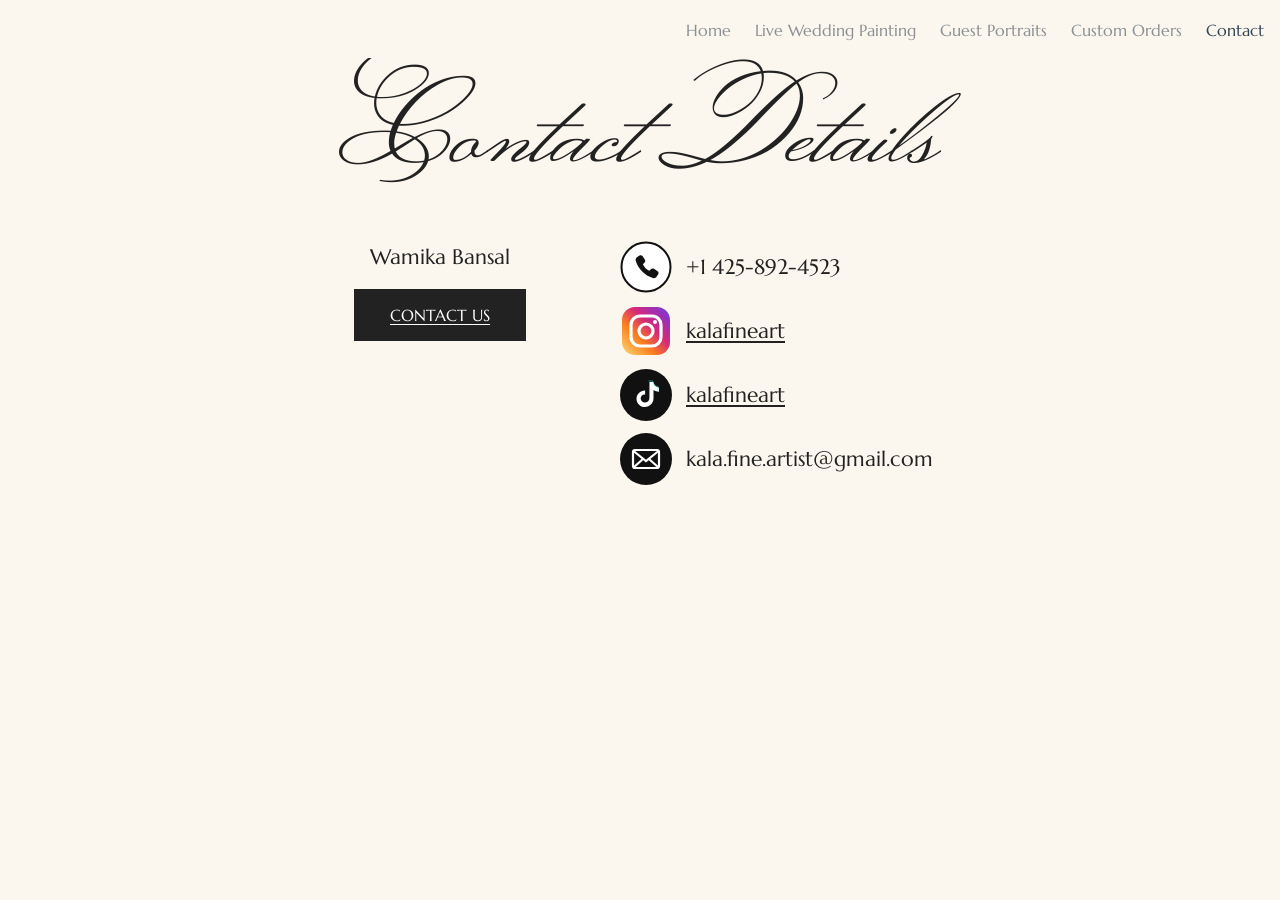
==== contact.html @ 1ca57514 "Kala Fine Art website Co-Authored-By: Claude Opus 5.5 <noreply@anthropic.com> Claude-Session: https:" ====
<!doctype html>
<html lang="en">
<head>
<meta charset="utf-8">
<meta name="viewport" content="width=device-width, initial-scale=1">
<title>Contact Wamika Bansal | Kala Fine Art Live Wedding Painting</title>
<meta name="description" content="Contact Wamika Bansal of Kala Fine Art to book live wedding painting, live guest portraits or a custom painting.">
<link rel="canonical" href="https://kalafineart.com/contact.html">
<meta name="robots" content="index, follow">
<meta property="og:type" content="website">
<meta property="og:site_name" content="Kala Fine Art">
<meta property="og:title" content="Contact Wamika Bansal | Kala Fine Art Live Wedding Painting">
<meta property="og:description" content="Contact Wamika Bansal of Kala Fine Art to book live wedding painting, live guest portraits or a custom painting.">
<meta property="og:url" content="https://kalafineart.com/contact.html">
<meta property="og:image" content="https://kalafineart.com/assets/images/og-image.jpg">
<meta name="twitter:card" content="summary_large_image">
<meta name="twitter:title" content="Contact Wamika Bansal | Kala Fine Art Live Wedding Painting">
<meta name="twitter:description" content="Contact Wamika Bansal of Kala Fine Art to book live wedding painting, live guest portraits or a custom painting.">
<meta name="twitter:image" content="https://kalafineart.com/assets/images/og-image.jpg">
<meta name="theme-color" content="#fbf7ee">
<link rel="icon" type="image/png" href="assets/images/kala-fine-art-logo.png">
<link rel="preconnect" href="https://fonts.googleapis.com">
<link rel="preconnect" href="https://fonts.gstatic.com" crossorigin>
<link rel="stylesheet" href="https://fonts.googleapis.com/css2?family=League+Spartan:wght@700&family=Marcellus&family=Monsieur+La+Doulaise&family=Pinyon+Script&display=swap">
<link rel="stylesheet" href="css/style.css">
<script type="application/ld+json">{"@context": "https://schema.org", "@type": "BreadcrumbList", "itemListElement": [{"@type": "ListItem", "position": 1, "name": "Home", "item": "https://kalafineart.com/"}, {"@type": "ListItem", "position": 2, "name": "Contact", "item": "https://kalafineart.com/contact.html"}]}</script>
<script type="application/ld+json">{"@context": "https://schema.org", "@type": "ContactPage", "name": "Contact Kala Fine Art", "url": "https://kalafineart.com/contact.html", "about": {"@id": "https://kalafineart.com/#business"}}</script>
</head>
<body>
<nav class="site-nav" aria-label="Main"><ul><li><a href="index.html">Home</a></li><li><a href="live-wedding-painting.html">Live Wedding Painting</a></li><li><a href="guest-portraits.html">Guest Portraits</a></li><li><a href="custom-orders.html">Custom Orders</a></li><li><a href="contact.html" aria-current="page">Contact</a></li></ul></nav>
<main>

<section class="contact contact-page" id="contact" aria-labelledby="contact-title">
  <h1 id="contact-title" class="script title-lg">Contact Details</h1>
  <div class="contact-grid">
    <div class="contact-left">
      <p class="contact-name">Wamika Bansal</p>
      <a class="btn" href="https://docs.google.com/forms/d/e/1FAIpQLSfYFw3JZnRzN8nLyTJm6h2s0l_YPWYItd2CS3rHMZSqQvEaoA/viewform" target="_blank" rel="noopener">Contact us</a>
    </div>
    <ul class="contact-list">
      <li><svg class="icon" viewBox="0 0 52 52" aria-hidden="true"><circle cx="26" cy="26" r="24.5" fill="#fff" stroke="#111" stroke-width="2"/><path d="M19.5 14.5c1-.6 2.3-.4 3 .6l2.4 3.6c.6.9.5 2.1-.3 2.9l-1.7 1.6c1.3 2.9 3.6 5.3 6.5 6.6l1.7-1.7c.8-.8 2-.9 2.9-.3l3.6 2.4c1 .7 1.3 2 .6 3l-1.5 2.4c-.8 1.3-2.4 1.9-3.9 1.4-8.1-2.6-14.4-8.9-17-17-.5-1.5.1-3.1 1.4-3.9z" fill="#111"/></svg><a href="tel:+14258924523" style="text-decoration:none">+1 425-892-4523</a></li>
      <li><svg class="icon" viewBox="0 0 52 52" aria-hidden="true"><defs><linearGradient id="ig" x1="0" y1="1" x2="1" y2="0"><stop offset="0" stop-color="#feda75"/><stop offset=".35" stop-color="#fa7e1e"/><stop offset=".6" stop-color="#d62976"/><stop offset=".85" stop-color="#962fbf"/><stop offset="1" stop-color="#4f5bd5"/></linearGradient></defs><rect x="2" y="2" width="48" height="48" rx="13" fill="url(#ig)"/><rect x="11" y="11" width="30" height="30" rx="9" fill="none" stroke="#fff" stroke-width="3.2"/><circle cx="26" cy="26" r="7" fill="none" stroke="#fff" stroke-width="3.2"/><circle cx="35" cy="17" r="2" fill="#fff"/></svg><a href="https://www.instagram.com/kalafineart" target="_blank" rel="noopener">kalafineart</a></li>
      <li><svg class="icon" viewBox="0 0 52 52" aria-hidden="true"><circle cx="26" cy="26" r="26" fill="#111"/><path d="M29.5 13h4c.3 3 2.3 5.3 5.5 5.6v4.1c-2 0-3.9-.6-5.5-1.7v8.6c0 4.8-3.9 8.4-8.6 8.4s-8.4-3.7-8.4-8.3 3.8-8.4 8.6-8.3v4.2c-2.4-.4-4.5 1.5-4.4 4 0 2.2 1.8 4 4.1 4 2.4 0 4.6-1.7 4.6-4.4z" fill="#fff"/><path d="M28.5 12h4c.3 3 2.3 5.3 5.5 5.6v4.1" fill="none" stroke="#25f4ee" stroke-width=".8" opacity=".7"/></svg><a href="https://www.tiktok.com/t/ZP8mBsE6P/" target="_blank" rel="noopener">kalafineart</a></li>
      <li><svg class="icon" viewBox="0 0 52 52" aria-hidden="true"><circle cx="26" cy="26" r="26" fill="#111"/><rect x="13" y="17" width="26" height="18" rx="2" fill="none" stroke="#fff" stroke-width="2.2"/><path d="M13.5 18 26 28l12.5-10M13.5 34.5l9.5-8.5M38.5 34.5 29 26" fill="none" stroke="#fff" stroke-width="2.2"/></svg><a href="mailto:kala.fine.artist@gmail.com" style="text-decoration:none">kala.fine.artist@gmail.com</a></li>
    </ul>
  </div>
</section>


</main>
<script>
/* Always open a page at the top (unless linking to a section) */
(function () {
  try {
    var nav = performance.getEntriesByType("navigation")[0];
    if (location.hash || (nav && nav.type === "back_forward")) return;
    if ("scrollRestoration" in history) history.scrollRestoration = "manual";
    var moved = false;
    ["wheel", "touchstart", "keydown", "mousedown"].forEach(function (e) {
      addEventListener(e, function () { moved = true; }, { once: true, passive: true });
    });
    function toTop() {
      if (moved) return;
      window.scrollTo(0, 0);
      var first = document.querySelector(".site-nav");
      if (first && first.scrollIntoView) first.scrollIntoView({ block: "start" });
    }
    toTop();
    addEventListener("DOMContentLoaded", toTop);
    addEventListener("load", toTop);
    setTimeout(toTop, 150); setTimeout(toTop, 600);
  } catch (e) {}
})();
</script>
</body>
</html>
---- css/style.css ----
/* Kala Fine Art — rebuilt from the Canva site as plain HTML/CSS */
:root {
  --cream: #fbf7ee;
  --white: #ffffff;
  --ink: #222222;
  --nav-active: #304254;
  --nav-idle: #8b8f94;
  --rule: #9a9a9a;
  --script: "Monsieur La Doulaise", "Pinyon Script", cursive;
  --script-alt: "Pinyon Script", "Monsieur La Doulaise", cursive;
  --body: "Marcellus", Georgia, serif;
  --bold: "League Spartan", "Montserrat", Arial, sans-serif;
  --wrap: 1136px;
}

* { box-sizing: border-box; }
body {
  margin: 0;
  background: var(--cream);
  color: var(--ink);
  font-family: var(--body);
  font-size: 21px;
  line-height: 1.5;
  -webkit-font-smoothing: antialiased;
}
img, video { display: block; max-width: 100%; height: auto; }
a { color: inherit; }

.wrap { width: min(var(--wrap), calc(100% - 32px)); margin-inline: auto; }
.bg-white { background: var(--white); }
.bg-cream { background: var(--cream); }

/* ---------- Navigation ---------- */
.site-nav {
  position: sticky; top: 0; z-index: 50;
  background: var(--cream);
  display: flex; justify-content: flex-end;
  padding: 14px 16px 12px;
}
.site-nav ul { list-style: none; margin: 0; padding: 0; display: flex; flex-wrap: wrap; gap: 6px 24px; justify-content: flex-end; }
.site-nav a {
  font-family: var(--body); font-size: 16px; line-height: 22px;
  color: var(--nav-idle); text-decoration: none; transition: color .2s;
}
.site-nav a:hover, .site-nav a[aria-current="page"] { color: var(--nav-active); }

/* ---------- Script headings ---------- */
.script {
  font-family: var(--script); font-weight: 400;
  color: var(--ink); line-height: 1.1; margin: 0; text-align: center;
}
.title-xl { font-size: clamp(46px, 8.75vw, 112px); }
.title-lg { font-size: clamp(46px, 8.75vw, 112px); }
.title-md { font-size: clamp(40px, 5.5vw, 70px); }
.title-sm { font-size: clamp(36px, 4.1vw, 52px); }
.pkg-name { font-family: var(--script-alt); font-size: clamp(30px, 3.4vw, 44px); line-height: 1.2; margin: 0; font-weight: 400; }
.pkg-name.small { font-size: clamp(24px, 2.3vw, 30px); }

/* ---------- Home ---------- */
.home-hero { text-align: center; padding: 20px 0 60px; }
.home-hero .logo { width: min(400px, 70vw); margin: 0 auto -40px; }
.home-hero h1 { line-height: 1.45; }
.home-hero h1 span { display: block; }

.about { display: grid; grid-template-columns: 590px 1fr; gap: 58px; align-items: start; padding-bottom: 100px; }
.about .photo { width: 100%; aspect-ratio: 590/600; object-fit: cover; }
.about h2 { margin: 0 0 8px; }
.about p { margin: 0 0 6px; text-align: justify; font-size: 21.33px; line-height: 32px; }

.gallery-row { display: grid; gap: 37px; align-items: start; padding-bottom: 80px; }
.gallery-row.one { grid-template-columns: 490fr 634fr; }
.gallery-row.two { grid-template-columns: 647fr 392fr; gap: 42px; width: min(1081px, calc(100% - 32px)); }
.gallery-row figure { margin: 0; }
.gallery-row img { width: 100%; height: auto; }
.gallery-row.two img { aspect-ratio: auto; height: 501px; object-fit: cover; border-radius: 6px; }
.caption { font-size: 14.67px; line-height: 22px; margin-top: 10px; }
.caption.center { text-align: center; }

.faq { padding: 60px 0 100px; }
.faq h2 { margin-bottom: 40px; }
.faq-list { width: min(866px, calc(100% - 32px)); margin: 0 auto; }
.faq-item {
  display: grid; grid-template-columns: 270px 1fr; gap: 0;
  align-items: center; padding: 26px 0; border-bottom: 1px solid var(--rule);
}
.faq-item:last-child { border-bottom: 0; }
.faq-item h3 { margin: 0; font-family: var(--body); font-weight: 400; font-size: 21.33px; line-height: 1.35; max-width: 220px; }
.faq-item p { margin: 0; font-size: 14.67px; line-height: 22px; }

.contact { padding: 40px 0 160px; }
.contact h2 { margin-bottom: 40px; }
.contact-grid { display: grid; grid-template-columns: 300px 1fr; gap: 30px; width: min(700px, calc(100% - 32px)); margin: 0 auto; }
.contact-name { font-size: 21.33px; margin: 0 0 16px; text-align: center; }
.btn {
  display: inline-block; background: #222; color: #fff;
  font-family: var(--body); font-size: 16px; text-transform: uppercase;
  padding: 14px 36px; text-decoration: underline; text-underline-offset: 3px;
  transition: background .2s;
}
.btn:hover { background: #444; }
.contact-left { text-align: center; }
.contact-list { list-style: none; margin: 0; padding: 0; }
.contact-list li { display: flex; align-items: center; gap: 14px; margin-bottom: 12px; font-size: 21.33px; }
.contact-list .icon { width: 52px; height: 52px; flex: 0 0 52px; }
.contact-list a { text-decoration: underline; text-underline-offset: 3px; }

.full-bleed-photo { width: 100%; height: min(100vh, 900px); object-fit: cover; object-position: center 30%; }

/* ---------- Service pages ---------- */
.page-title { padding: 10px 0 20px; }
.intro-split { display: grid; grid-template-columns: 637fr 480fr; gap: 50px; align-items: center; padding-bottom: 60px; }
.intro-split > img { width: 100%; }
.bullets { margin: 0; padding-left: 26px; font-size: 24px; line-height: 35px; }
.bullets.justify li { text-align: justify; }

.how { padding: 0 0 30px; }
.how h2 { margin-bottom: 4px; }
.how .lead { font-size: 17px; line-height: 27px; text-align: justify; margin: 0 0 24px; }
.step h3 { font-family: var(--bold); font-weight: 700; font-size: 19px; margin: 0; line-height: 1.4; }
.step p { margin: 0 0 22px; font-size: 17px; line-height: 27px; text-align: justify; }

.packages { padding: 70px 0 90px; text-align: center; }
.package p { font-size: 14.67px; line-height: 22px; margin: 18px 0 0; }
.divider { width: 104px; height: 8px; margin: 36px auto; }

/* Guest portraits */
.tilted { position: relative; height: 480px; }
.tilted img { position: absolute; box-shadow: 0 4px 14px rgba(0,0,0,.12); }
.tilted .t1 { width: 50%; left: 2%; top: 70px; transform: rotate(-17.2deg); }
.tilted .t2 { width: 48%; left: 46%; top: 30px; transform: rotate(21.2deg); }
.guest-split { grid-template-columns: 1fr 1fr; gap: 40px; }
.tiers { padding: 50px 0 60px; text-align: center; }
.tier p { margin: 6px 0 0; font-size: 21.33px; line-height: 31px; }
.tier + .divider { margin: 14px auto; }
.styles { padding: 40px 0 120px; }
.styles h2 { margin-bottom: 30px; }
.style-grid { display: grid; grid-template-columns: repeat(3, 1fr); gap: 30px; margin-bottom: 120px; }
.style-grid img { width: 100%; }
.style-grid video { width: 100%; height: auto; aspect-ratio: 9/16; object-fit: cover; }

/* Custom orders */
.custom { padding: 0 0 80px; }
.custom-split img { width: 100%; }
.custom-split { display: grid; grid-template-columns: 348px 1fr; gap: 48px; align-items: center; width: min(1000px, calc(100% - 32px)); margin: 0 auto; }
.custom-list { list-style: none; margin: 0; padding: 0; }
.custom-list li { margin-bottom: 24px; }
.custom-list h2 { font-family: var(--bold); font-weight: 700; font-size: 26px; margin: 0 0 4px 28px; display: list-item; list-style: disc inside; }
.custom-list p { margin: 0; font-size: 24px; line-height: 35px; text-align: justify; }

.visually-hidden { position: absolute !important; width: 1px; height: 1px; overflow: hidden; clip: rect(0 0 0 0); white-space: nowrap; }

/* ---------- Responsive ---------- */
@media (max-width: 900px) {
  body { font-size: 18px; }
  .about, .intro-split, .guest-split, .custom-split, .contact-grid,
  .gallery-row.one, .gallery-row.two { grid-template-columns: 1fr; }
  .gallery-row.two img { height: auto; }
  .about p, .custom-list p { font-size: 18px; line-height: 28px; }
  .bullets { font-size: 19px; line-height: 29px; }
  .faq-item { grid-template-columns: 1fr; gap: 8px; }
  .faq-item h3 { max-width: none; }
  .tilted { height: 110vw; max-height: 480px; }
  .style-grid { grid-template-columns: 1fr; margin-bottom: 40px; }
  .contact-list li { font-size: 18px; }
  .custom-split img { max-width: 360px; margin: 0 auto; }
  .home-hero .logo { margin-bottom: -20px; }
}
@media (max-width: 560px) {
  .site-nav { justify-content: center; }
  .site-nav ul { justify-content: center; gap: 4px 16px; }
  .site-nav a { font-size: 14px; }
}
@media (prefers-reduced-motion: reduce) { html { scroll-behavior: auto; } }

/* ---------- Contact page ---------- */
.home-cta { text-align: center; padding: 0 16px 100px; }
.contact-page { padding: 10px 0 140px; }
.contact-page h1 { margin-bottom: 50px; }
:focus-visible { outline: 2px solid #304254; outline-offset: 2px; }
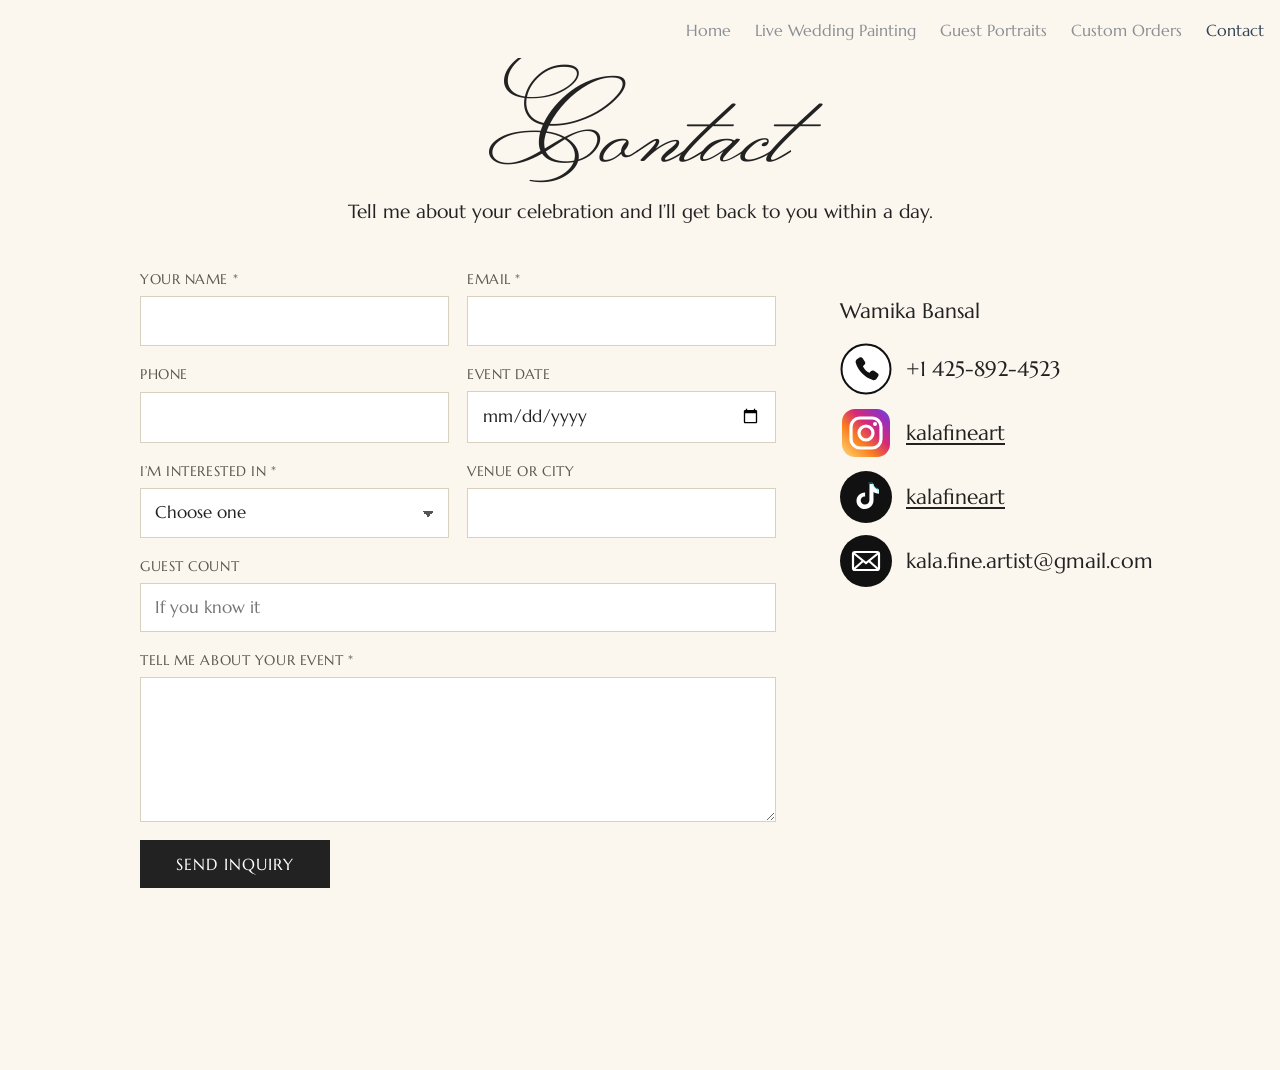
==== commit 67d3394c: "Add Contact page with on-site inquiry form Replaces the Google Form button with a form that emails i" ====
--- a/contact.html
+++ b/contact.html
@@ -3,19 +3,19 @@
 <head>
 <meta charset="utf-8">
 <meta name="viewport" content="width=device-width, initial-scale=1">
-<title>Contact Wamika Bansal | Kala Fine Art Live Wedding Painting</title>
-<meta name="description" content="Contact Wamika Bansal of Kala Fine Art to book live wedding painting, live guest portraits or a custom painting.">
+<title>Book Live Wedding Painting | Contact Kala Fine Art</title>
+<meta name="description" content="Send an inquiry to Wamika Bansal of Kala Fine Art to book live wedding painting, live guest portraits or a custom painting.">
 <link rel="canonical" href="https://kalafineart.com/contact.html">
 <meta name="robots" content="index, follow">
 <meta property="og:type" content="website">
 <meta property="og:site_name" content="Kala Fine Art">
-<meta property="og:title" content="Contact Wamika Bansal | Kala Fine Art Live Wedding Painting">
-<meta property="og:description" content="Contact Wamika Bansal of Kala Fine Art to book live wedding painting, live guest portraits or a custom painting.">
+<meta property="og:title" content="Book Live Wedding Painting | Contact Kala Fine Art">
+<meta property="og:description" content="Send an inquiry to Wamika Bansal of Kala Fine Art to book live wedding painting, live guest portraits or a custom painting.">
 <meta property="og:url" content="https://kalafineart.com/contact.html">
 <meta property="og:image" content="https://kalafineart.com/assets/images/og-image.jpg">
 <meta name="twitter:card" content="summary_large_image">
-<meta name="twitter:title" content="Contact Wamika Bansal | Kala Fine Art Live Wedding Painting">
-<meta name="twitter:description" content="Contact Wamika Bansal of Kala Fine Art to book live wedding painting, live guest portraits or a custom painting.">
+<meta name="twitter:title" content="Book Live Wedding Painting | Contact Kala Fine Art">
+<meta name="twitter:description" content="Send an inquiry to Wamika Bansal of Kala Fine Art to book live wedding painting, live guest portraits or a custom painting.">
 <meta name="twitter:image" content="https://kalafineart.com/assets/images/og-image.jpg">
 <meta name="theme-color" content="#fbf7ee">
 <link rel="icon" type="image/png" href="assets/images/kala-fine-art-logo.png">
@@ -31,21 +31,49 @@
 <main>
 
 <section class="contact contact-page" id="contact" aria-labelledby="contact-title">
-  <h1 id="contact-title" class="script title-lg">Contact Details</h1>
-  <div class="contact-grid">
-    <div class="contact-left">
+  <h1 id="contact-title" class="script title-lg">Contact</h1>
+  <p class="contact-intro">Tell me about your celebration and I’ll get back to you within a day.</p>
+  <div class="contact-layout wrap">
+    <form class="inquiry" id="inquiry" novalidate>
+      <input type="hidden" name="access_key" value="e812bc80-c707-40c6-a6ef-0ff54de255f9">
+      <input type="hidden" name="from_name" value="Kala Fine Art website">
+      <input type="checkbox" name="botcheck" class="visually-hidden" tabindex="-1" autocomplete="off">
+      <div class="field-row">
+        <label class="field"><span>Your name *</span><input id="f-name" name="name" required autocomplete="name"></label>
+        <label class="field"><span>Email *</span><input id="f-email" name="email" type="email" required autocomplete="email"></label>
+      </div>
+      <div class="field-row">
+        <label class="field"><span>Phone</span><input id="f-phone" name="phone" type="tel" autocomplete="tel"></label>
+        <label class="field"><span>Event date</span><input id="f-date" name="event_date" type="date"></label>
+      </div>
+      <div class="field-row">
+        <label class="field"><span>I’m interested in *</span>
+          <select id="f-service" name="service" required>
+            <option value="">Choose one</option>
+            <option>Live Wedding Painting</option>
+            <option>Guest Portraits</option>
+            <option>Live Ornament Portraits</option>
+            <option>Custom Painting or Portrait</option>
+            <option>Something else</option>
+          </select></label>
+        <label class="field"><span>Venue or city</span><input id="f-venue" name="venue" autocomplete="address-level2"></label>
+      </div>
+      <label class="field"><span>Guest count</span><input id="f-guests" name="guest_count" inputmode="numeric" placeholder="If you know it"></label>
+      <label class="field"><span>Tell me about your event *</span><textarea id="f-message" name="message" rows="5" required></textarea></label>
+      <button class="btn" type="submit" id="f-submit">Send inquiry</button>
+      <p class="form-status" id="form-status" role="status" aria-live="polite"></p>
+    </form>
+    <aside class="contact-side">
       <p class="contact-name">Wamika Bansal</p>
-      <a class="btn" href="https://docs.google.com/forms/d/e/1FAIpQLSfYFw3JZnRzN8nLyTJm6h2s0l_YPWYItd2CS3rHMZSqQvEaoA/viewform" target="_blank" rel="noopener">Contact us</a>
-    </div>
-    <ul class="contact-list">
-      <li><svg class="icon" viewBox="0 0 52 52" aria-hidden="true"><circle cx="26" cy="26" r="24.5" fill="#fff" stroke="#111" stroke-width="2"/><path d="M19.5 14.5c1-.6 2.3-.4 3 .6l2.4 3.6c.6.9.5 2.1-.3 2.9l-1.7 1.6c1.3 2.9 3.6 5.3 6.5 6.6l1.7-1.7c.8-.8 2-.9 2.9-.3l3.6 2.4c1 .7 1.3 2 .6 3l-1.5 2.4c-.8 1.3-2.4 1.9-3.9 1.4-8.1-2.6-14.4-8.9-17-17-.5-1.5.1-3.1 1.4-3.9z" fill="#111"/></svg><a href="tel:+14258924523" style="text-decoration:none">+1 425-892-4523</a></li>
-      <li><svg class="icon" viewBox="0 0 52 52" aria-hidden="true"><defs><linearGradient id="ig" x1="0" y1="1" x2="1" y2="0"><stop offset="0" stop-color="#feda75"/><stop offset=".35" stop-color="#fa7e1e"/><stop offset=".6" stop-color="#d62976"/><stop offset=".85" stop-color="#962fbf"/><stop offset="1" stop-color="#4f5bd5"/></linearGradient></defs><rect x="2" y="2" width="48" height="48" rx="13" fill="url(#ig)"/><rect x="11" y="11" width="30" height="30" rx="9" fill="none" stroke="#fff" stroke-width="3.2"/><circle cx="26" cy="26" r="7" fill="none" stroke="#fff" stroke-width="3.2"/><circle cx="35" cy="17" r="2" fill="#fff"/></svg><a href="https://www.instagram.com/kalafineart" target="_blank" rel="noopener">kalafineart</a></li>
-      <li><svg class="icon" viewBox="0 0 52 52" aria-hidden="true"><circle cx="26" cy="26" r="26" fill="#111"/><path d="M29.5 13h4c.3 3 2.3 5.3 5.5 5.6v4.1c-2 0-3.9-.6-5.5-1.7v8.6c0 4.8-3.9 8.4-8.6 8.4s-8.4-3.7-8.4-8.3 3.8-8.4 8.6-8.3v4.2c-2.4-.4-4.5 1.5-4.4 4 0 2.2 1.8 4 4.1 4 2.4 0 4.6-1.7 4.6-4.4z" fill="#fff"/><path d="M28.5 12h4c.3 3 2.3 5.3 5.5 5.6v4.1" fill="none" stroke="#25f4ee" stroke-width=".8" opacity=".7"/></svg><a href="https://www.tiktok.com/t/ZP8mBsE6P/" target="_blank" rel="noopener">kalafineart</a></li>
-      <li><svg class="icon" viewBox="0 0 52 52" aria-hidden="true"><circle cx="26" cy="26" r="26" fill="#111"/><rect x="13" y="17" width="26" height="18" rx="2" fill="none" stroke="#fff" stroke-width="2.2"/><path d="M13.5 18 26 28l12.5-10M13.5 34.5l9.5-8.5M38.5 34.5 29 26" fill="none" stroke="#fff" stroke-width="2.2"/></svg><a href="mailto:kala.fine.artist@gmail.com" style="text-decoration:none">kala.fine.artist@gmail.com</a></li>
-    </ul>
+      <ul class="contact-list">
+        <li><svg class="icon" viewBox="0 0 52 52" aria-hidden="true"><circle cx="26" cy="26" r="24.5" fill="#fff" stroke="#111" stroke-width="2"/><path d="M19.5 14.5c1-.6 2.3-.4 3 .6l2.4 3.6c.6.9.5 2.1-.3 2.9l-1.7 1.6c1.3 2.9 3.6 5.3 6.5 6.6l1.7-1.7c.8-.8 2-.9 2.9-.3l3.6 2.4c1 .7 1.3 2 .6 3l-1.5 2.4c-.8 1.3-2.4 1.9-3.9 1.4-8.1-2.6-14.4-8.9-17-17-.5-1.5.1-3.1 1.4-3.9z" fill="#111"/></svg><a href="tel:+14258924523" style="text-decoration:none">+1 425-892-4523</a></li>
+        <li><svg class="icon" viewBox="0 0 52 52" aria-hidden="true"><defs><linearGradient id="ig" x1="0" y1="1" x2="1" y2="0"><stop offset="0" stop-color="#feda75"/><stop offset=".35" stop-color="#fa7e1e"/><stop offset=".6" stop-color="#d62976"/><stop offset=".85" stop-color="#962fbf"/><stop offset="1" stop-color="#4f5bd5"/></linearGradient></defs><rect x="2" y="2" width="48" height="48" rx="13" fill="url(#ig)"/><rect x="11" y="11" width="30" height="30" rx="9" fill="none" stroke="#fff" stroke-width="3.2"/><circle cx="26" cy="26" r="7" fill="none" stroke="#fff" stroke-width="3.2"/><circle cx="35" cy="17" r="2" fill="#fff"/></svg><a href="https://www.instagram.com/kalafineart" target="_blank" rel="noopener">kalafineart</a></li>
+        <li><svg class="icon" viewBox="0 0 52 52" aria-hidden="true"><circle cx="26" cy="26" r="26" fill="#111"/><path d="M29.5 13h4c.3 3 2.3 5.3 5.5 5.6v4.1c-2 0-3.9-.6-5.5-1.7v8.6c0 4.8-3.9 8.4-8.6 8.4s-8.4-3.7-8.4-8.3 3.8-8.4 8.6-8.3v4.2c-2.4-.4-4.5 1.5-4.4 4 0 2.2 1.8 4 4.1 4 2.4 0 4.6-1.7 4.6-4.4z" fill="#fff"/><path d="M28.5 12h4c.3 3 2.3 5.3 5.5 5.6v4.1" fill="none" stroke="#25f4ee" stroke-width=".8" opacity=".7"/></svg><a href="https://www.tiktok.com/t/ZP8mBsE6P/" target="_blank" rel="noopener">kalafineart</a></li>
+        <li><svg class="icon" viewBox="0 0 52 52" aria-hidden="true"><circle cx="26" cy="26" r="26" fill="#111"/><rect x="13" y="17" width="26" height="18" rx="2" fill="none" stroke="#fff" stroke-width="2.2"/><path d="M13.5 18 26 28l12.5-10M13.5 34.5l9.5-8.5M38.5 34.5 29 26" fill="none" stroke="#fff" stroke-width="2.2"/></svg><a href="mailto:kala.fine.artist@gmail.com" style="text-decoration:none">kala.fine.artist@gmail.com</a></li>
+      </ul>
+    </aside>
   </div>
 </section>
-
 
 </main>
 <script>
@@ -72,5 +100,42 @@
   } catch (e) {}
 })();
 </script>
+<script>
+(function () {
+  var form = document.getElementById("inquiry");
+  if (!form) return;
+  var status = document.getElementById("form-status");
+  var btn = document.getElementById("f-submit");
+  form.addEventListener("submit", function (e) {
+    e.preventDefault();
+    var missing = [].filter.call(form.querySelectorAll("[required]"), function (el) { return !el.value.trim(); });
+    var email = form.elements.email;
+    if (missing.length || (email.value && !email.checkValidity())) {
+      status.className = "form-status error";
+      status.textContent = missing.length ? "Please fill in the fields marked with *." : "Please check your email address.";
+      (missing[0] || email).focus();
+      return;
+    }
+    var data = Object.fromEntries(new FormData(form));
+    data.subject = "New inquiry: " + data.service + (data.event_date ? " on " + data.event_date : "") + " from " + data.name;
+    data.replyto = data.email;
+    btn.disabled = true; btn.textContent = "Sending…";
+    status.className = "form-status"; status.textContent = "";
+    fetch("https://api.web3forms.com/submit", {
+      method: "POST",
+      headers: { "Content-Type": "application/json", "Accept": "application/json" },
+      body: JSON.stringify(data)
+    }).then(function (r) { return r.json(); }).then(function (res) {
+      if (!res.success) throw new Error(res.message);
+      form.reset();
+      status.className = "form-status ok";
+      status.textContent = "Thank you! Your inquiry is on its way. I’ll be in touch within a day.";
+    }).catch(function () {
+      status.className = "form-status error";
+      status.textContent = "Sorry, that didn’t send. Please email me at kala.fine.artist@gmail.com or text +1 425-892-4523.";
+    }).finally(function () { btn.disabled = false; btn.textContent = "Send inquiry"; });
+  });
+})();
+</script>
 </body>
 </html>
--- a/css/style.css
+++ b/css/style.css
@@ -175,5 +175,31 @@
 /* ---------- Contact page ---------- */
 .home-cta { text-align: center; padding: 0 16px 100px; }
 .contact-page { padding: 10px 0 140px; }
-.contact-page h1 { margin-bottom: 50px; }
+.contact-page h1 { margin-bottom: 6px; }
+.contact-intro { text-align: center; font-size: 19px; margin: 0 16px 44px; }
+.contact-layout { display: grid; grid-template-columns: minmax(0, 1fr) 300px; gap: 64px; align-items: start; max-width: 1000px; }
+.contact-side { padding-top: 26px; }
+.contact-side .contact-name { text-align: left; }
+.inquiry { display: grid; gap: 18px; min-width: 0; }
+.field-row { display: grid; grid-template-columns: 1fr 1fr; gap: 18px; }
+.field { display: grid; gap: 6px; min-width: 0; }
+.field span { font-size: 14px; letter-spacing: .04em; text-transform: uppercase; color: #5c5850; }
+.field input, .field select, .field textarea {
+  width: 100%; font: 17px/1.4 var(--body); color: var(--ink); background: var(--white);
+  border: 1px solid #d8d1c0; border-radius: 0; padding: 12px 14px; appearance: none;
+}
+.field select { background-image: linear-gradient(45deg, transparent 50%, #555 50%), linear-gradient(135deg, #555 50%, transparent 50%);
+  background-position: calc(100% - 20px) 52%, calc(100% - 14px) 52%; background-size: 6px 6px; background-repeat: no-repeat; padding-right: 36px; }
+.field textarea { resize: vertical; min-height: 130px; }
+.field input:focus, .field select:focus, .field textarea:focus { outline: 2px solid #304254; outline-offset: 0; border-color: #304254; }
+.inquiry .btn { justify-self: start; border: 0; cursor: pointer; text-decoration: none; letter-spacing: .06em; }
+.inquiry .btn:disabled { opacity: .6; cursor: default; }
+.form-status { margin: 0; font-size: 17px; min-height: 1.4em; }
+.form-status.ok { color: #2f5d3a; }
+.form-status.error { color: #9b2c2c; }
+@media (max-width: 900px) {
+  .contact-layout { grid-template-columns: 1fr; gap: 40px; }
+  .field-row { grid-template-columns: 1fr; }
+  .contact-side { padding-top: 0; }
+}
 :focus-visible { outline: 2px solid #304254; outline-offset: 2px; }
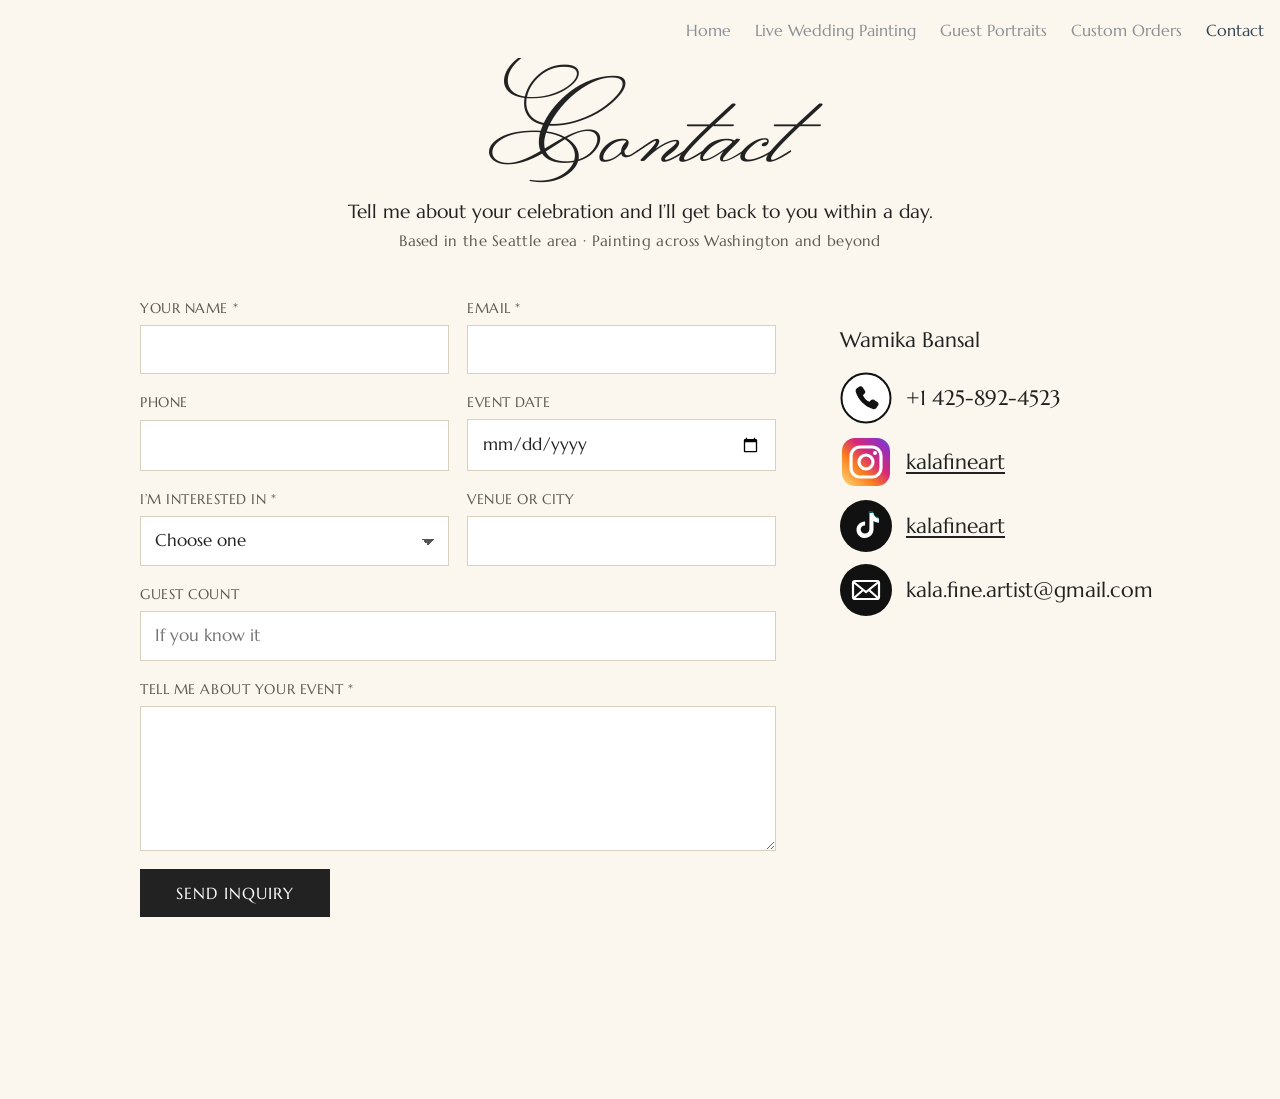
==== commit 47f98824: "Faster images and Seattle-area wording Photos converted to resized WebP (13.7 MB to 2.9 MB) and vide" ====
--- a/contact.html
+++ b/contact.html
@@ -32,7 +32,7 @@
 
 <section class="contact contact-page" id="contact" aria-labelledby="contact-title">
   <h1 id="contact-title" class="script title-lg">Contact</h1>
-  <p class="contact-intro">Tell me about your celebration and I’ll get back to you within a day.</p>
+  <p class="contact-intro">Tell me about your celebration and I’ll get back to you within a day.<br><span class="contact-base">Based in the Seattle area · Painting across Washington and beyond</span></p>
   <div class="contact-layout wrap">
     <form class="inquiry" id="inquiry" novalidate>
       <input type="hidden" name="access_key" value="e812bc80-c707-40c6-a6ef-0ff54de255f9">
--- a/css/style.css
+++ b/css/style.css
@@ -203,3 +203,15 @@
   .contact-side { padding-top: 0; }
 }
 :focus-visible { outline: 2px solid #304254; outline-offset: 2px; }
+
+/* ---------- Where I paint ---------- */
+.where { text-align: center; padding: 20px 0 40px; }
+.where-intro { font-size: 19px; margin: 6px auto 34px; max-width: 640px; }
+.where-grid { display: grid; grid-template-columns: repeat(3, 1fr); gap: 28px; text-align: center; }
+.where-grid > div { min-width: 0; padding: 22px 18px; border-top: 1px solid var(--rule); }
+.where-grid h3 { margin: 0 0 8px; font-family: var(--bold); font-weight: 700; font-size: 18px; }
+.where-grid p { margin: 0; font-size: 16px; line-height: 1.7; }
+.where-note { font-size: 15px; margin: 26px auto 0; color: #5c5850; }
+.page-sub { text-align: center; font-size: 18px; margin: 4px 0 0; color: #5c5850; }
+.contact-base { font-size: 15px; color: #5c5850; letter-spacing: .02em; }
+@media (max-width: 900px) { .where-grid { grid-template-columns: 1fr; gap: 0; } }
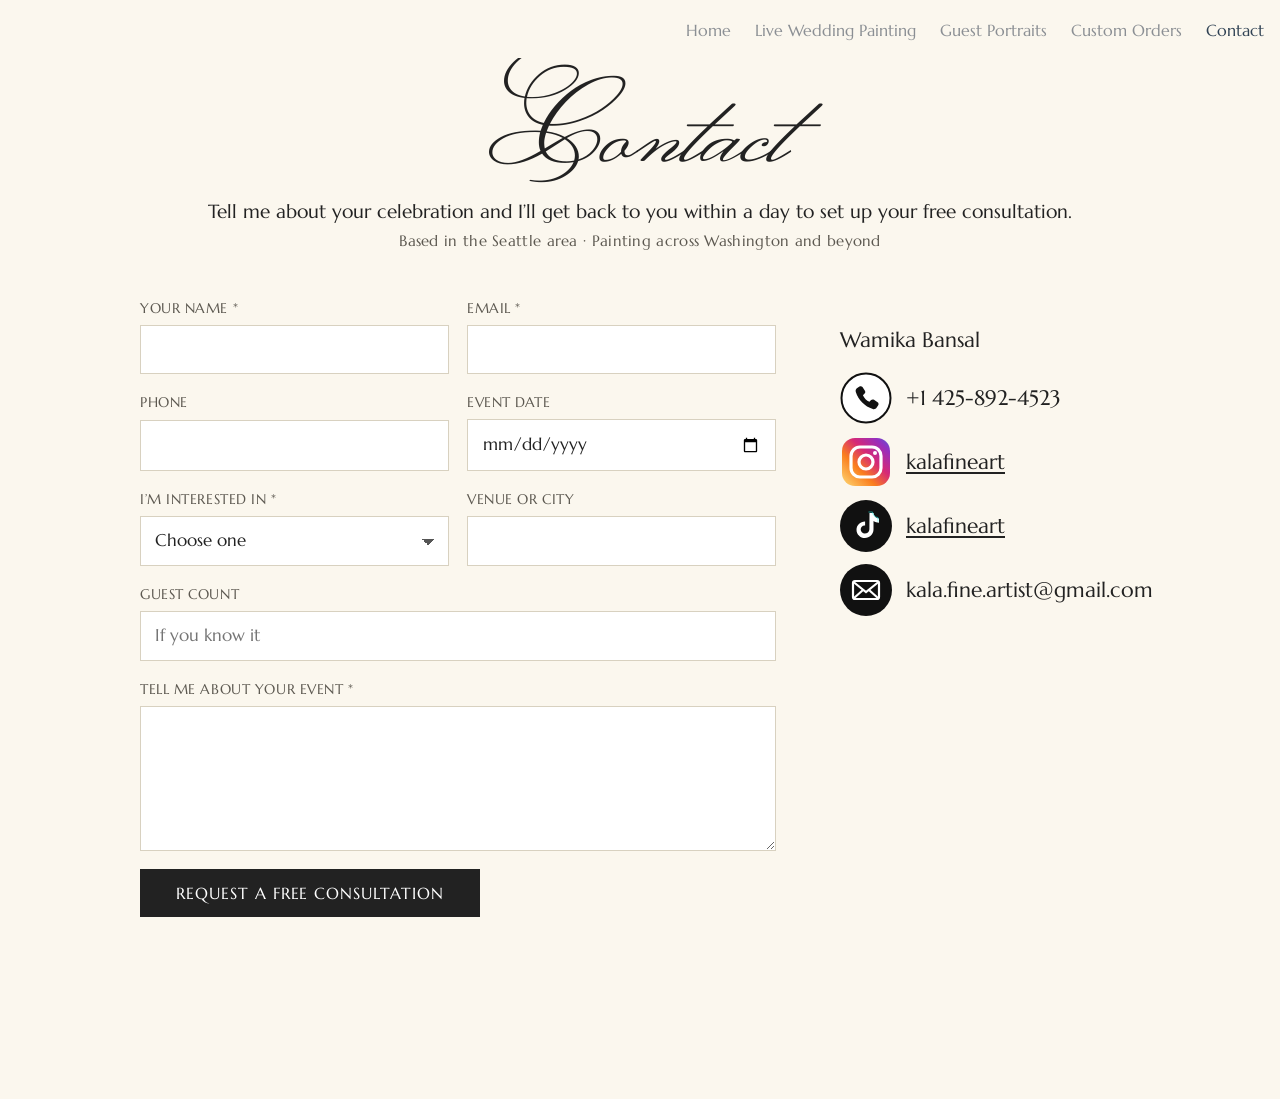
==== commit b87a4241: "New collection pricing, free consultation, ornament portraits Collections now start at $2,500 (Gold " ====
--- a/contact.html
+++ b/contact.html
@@ -32,7 +32,7 @@
 
 <section class="contact contact-page" id="contact" aria-labelledby="contact-title">
   <h1 id="contact-title" class="script title-lg">Contact</h1>
-  <p class="contact-intro">Tell me about your celebration and I’ll get back to you within a day.<br><span class="contact-base">Based in the Seattle area · Painting across Washington and beyond</span></p>
+  <p class="contact-intro">Tell me about your celebration and I’ll get back to you within a day to set up your free consultation.<br><span class="contact-base">Based in the Seattle area · Painting across Washington and beyond</span></p>
   <div class="contact-layout wrap">
     <form class="inquiry" id="inquiry" novalidate>
       <input type="hidden" name="access_key" value="e812bc80-c707-40c6-a6ef-0ff54de255f9">
@@ -60,7 +60,7 @@
       </div>
       <label class="field"><span>Guest count</span><input id="f-guests" name="guest_count" inputmode="numeric" placeholder="If you know it"></label>
       <label class="field"><span>Tell me about your event *</span><textarea id="f-message" name="message" rows="5" required></textarea></label>
-      <button class="btn" type="submit" id="f-submit">Send inquiry</button>
+      <button class="btn" type="submit" id="f-submit">Request a free consultation</button>
       <p class="form-status" id="form-status" role="status" aria-live="polite"></p>
     </form>
     <aside class="contact-side">
@@ -133,7 +133,7 @@
     }).catch(function () {
       status.className = "form-status error";
       status.textContent = "Sorry, that didn’t send. Please email me at kala.fine.artist@gmail.com or text +1 425-892-4523.";
-    }).finally(function () { btn.disabled = false; btn.textContent = "Send inquiry"; });
+    }).finally(function () { btn.disabled = false; btn.textContent = "Request a free consultation"; });
   });
 })();
 </script>
--- a/css/style.css
+++ b/css/style.css
@@ -211,7 +211,36 @@
 .where-grid > div { min-width: 0; padding: 22px 18px; border-top: 1px solid var(--rule); }
 .where-grid h3 { margin: 0 0 8px; font-family: var(--bold); font-weight: 700; font-size: 18px; }
 .where-grid p { margin: 0; font-size: 16px; line-height: 1.7; }
-.where-note { font-size: 15px; margin: 26px auto 0; color: #5c5850; }
+.where-note { font-size: 17px; margin: 26px auto 0; color: var(--ink); }
+.where-note strong { font-weight: 400; font-family: var(--bold); font-weight: 700; letter-spacing: .01em; }
 .page-sub { text-align: center; font-size: 18px; margin: 4px 0 0; color: #5c5850; }
 .contact-base { font-size: 15px; color: #5c5850; letter-spacing: .02em; }
 @media (max-width: 900px) { .where-grid { grid-template-columns: 1fr; gap: 0; } }
+
+/* ---------- Calls to action & custom orders extras ---------- */
+.page-cta { text-align: center; margin: 48px 0 0; }
+.page-cta .btn { text-decoration: none; letter-spacing: .06em; }
+.custom-more { max-width: 900px; padding: 30px 0 30px; text-align: center; }
+.custom-more > p { font-size: 19px; line-height: 30px; margin: 12px auto 0; max-width: 720px; }
+.custom-steps { list-style: none; counter-reset: s; padding: 0; margin: 30px 0 0; display: grid; grid-template-columns: repeat(2, minmax(0, 1fr)); gap: 26px 40px; text-align: left; }
+.custom-steps li { counter-increment: s; border-top: 1px solid var(--rule); padding-top: 16px; }
+.custom-steps h3 { margin: 0 0 6px; font-family: var(--bold); font-weight: 700; font-size: 19px; }
+.custom-steps h3::before { content: counter(s) ". "; }
+.custom-steps p { margin: 0; font-size: 17px; line-height: 27px; }
+.custom-gifts { font-size: 17px !important; color: #5c5850; margin-top: 30px !important; }
+.custom-more:last-of-type { padding-bottom: 100px; }
+@media (max-width: 900px) { .custom-steps { grid-template-columns: 1fr; } }
+
+/* ---------- Pricing ---------- */
+.pkg-intro { font-size: 17px; line-height: 27px; max-width: 640px; margin: 10px auto 30px; }
+.price { font-family: var(--bold); font-weight: 700; font-size: 20px; letter-spacing: .02em; margin: 8px 0 0 !important; }
+.price.small { font-size: 18px; margin-top: 4px !important; }
+.package .price + p { margin-top: 10px; }
+.tiers h2, .packages h2 { margin-bottom: 6px; }
+.ornaments { text-align: center; max-width: 760px; padding: 20px 0 70px; }
+.orn-lead { font-size: 19px; line-height: 30px; margin: 12px auto 16px; }
+.orn-detail { font-size: 17px; margin: 8px 0 0; }
+.orn-upgrades { list-style: none; padding: 0; margin: 18px 0 0; display: flex; flex-wrap: wrap; justify-content: center; gap: 10px 28px; font-size: 17px; }
+.orn-upgrades strong { font-family: var(--bold); }
+.orn-note { font-size: 15px; color: #5c5850; margin: 14px 0 0; }
+.custom-more .price { margin-top: 16px !important; }
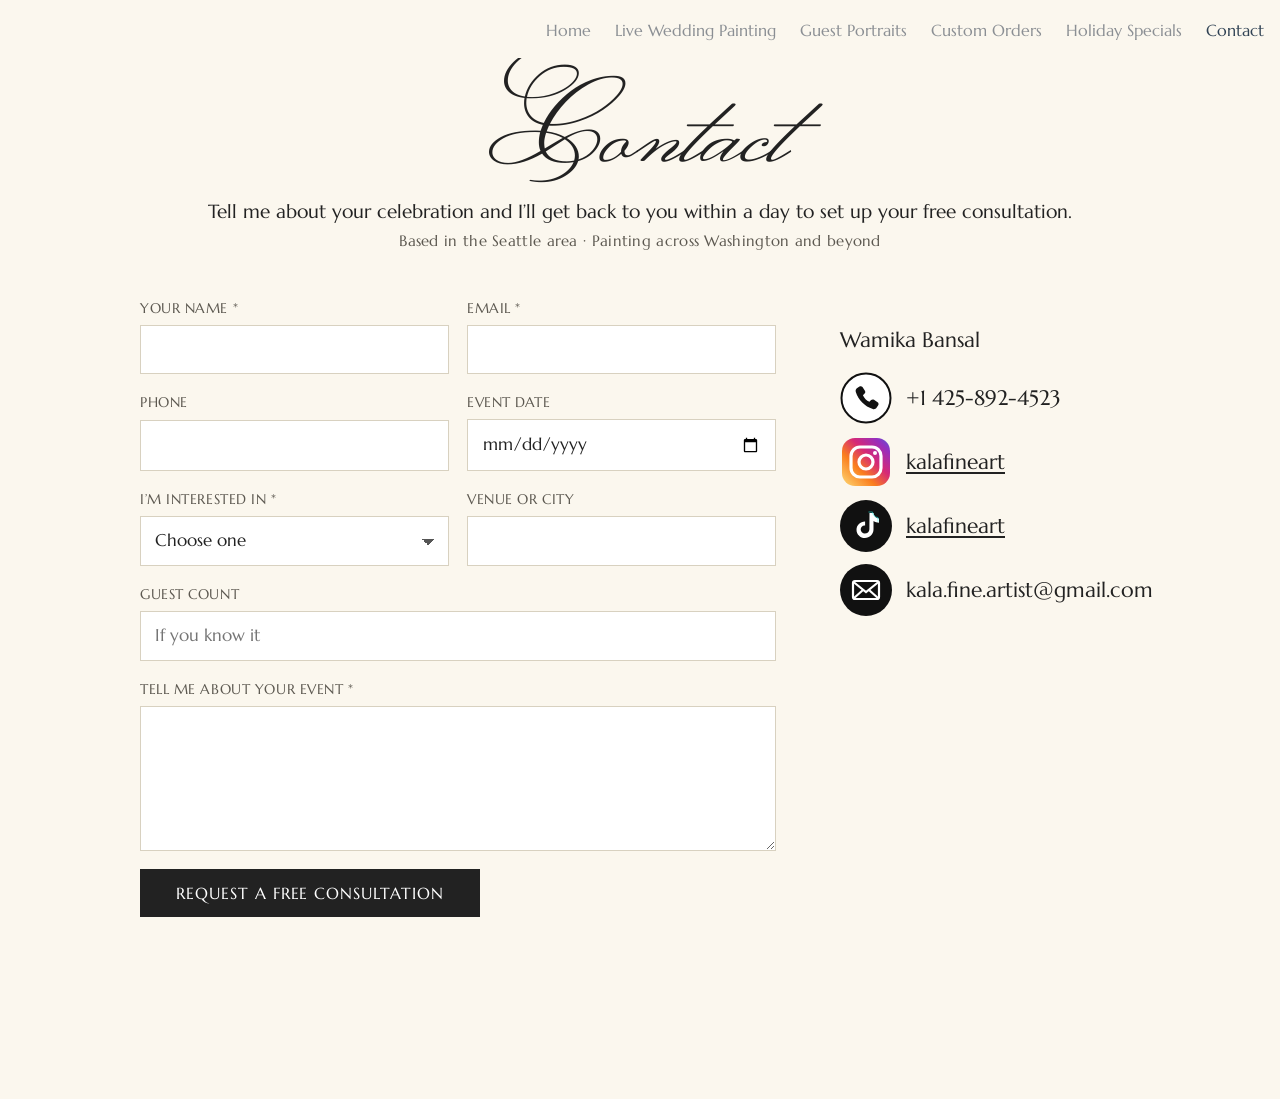
==== commit e51b866c: "Add Holiday Specials page with Live Ornament Portraits New seasonal page with the ornament reel, a f" ====
--- a/contact.html
+++ b/contact.html
@@ -27,7 +27,7 @@
 <script type="application/ld+json">{"@context": "https://schema.org", "@type": "ContactPage", "name": "Contact Kala Fine Art", "url": "https://kalafineart.com/contact.html", "about": {"@id": "https://kalafineart.com/#business"}}</script>
 </head>
 <body>
-<nav class="site-nav" aria-label="Main"><ul><li><a href="index.html">Home</a></li><li><a href="live-wedding-painting.html">Live Wedding Painting</a></li><li><a href="guest-portraits.html">Guest Portraits</a></li><li><a href="custom-orders.html">Custom Orders</a></li><li><a href="contact.html" aria-current="page">Contact</a></li></ul></nav>
+<nav class="site-nav" aria-label="Main"><ul><li><a href="index.html">Home</a></li><li><a href="live-wedding-painting.html">Live Wedding Painting</a></li><li><a href="guest-portraits.html">Guest Portraits</a></li><li><a href="custom-orders.html">Custom Orders</a></li><li><a href="holiday-specials.html">Holiday Specials</a></li><li><a href="contact.html" aria-current="page">Contact</a></li></ul></nav>
 <main>
 
 <section class="contact contact-page" id="contact" aria-labelledby="contact-title">
--- a/css/style.css
+++ b/css/style.css
@@ -244,3 +244,39 @@
 .orn-upgrades strong { font-family: var(--bold); }
 .orn-note { font-size: 15px; color: #5c5850; margin: 14px 0 0; }
 .custom-more .price { margin-top: 16px !important; }
+
+/* ---------- Holiday specials ---------- */
+:root { --gold: #a8894e; }
+.eyebrow { font-family: var(--bold); font-weight: 700; font-size: 13px; letter-spacing: .22em; text-transform: uppercase; color: var(--gold); margin: 0 0 6px; }
+.hol-feature { display: grid; grid-template-columns: minmax(0, 400px) minmax(0, 1fr); gap: 64px; align-items: center; max-width: 1060px; padding: 20px 0 80px; }
+.hol-reel { position: relative; }
+.hol-reel::before { content: ""; position: absolute; inset: 18px -18px -18px 18px; border: 1px solid var(--gold); z-index: 0; }
+.hol-reel video { position: relative; z-index: 1; width: 100%; aspect-ratio: 9/16; object-fit: cover; background: #e9e3d6; box-shadow: 0 20px 50px rgba(60, 45, 20, .18); }
+.hol-copy { min-width: 0; }
+.hol-copy .script { text-align: left; }
+.hol-lead { font-size: 20px; line-height: 31px; margin: 14px 0 26px; }
+.hol-option { border-top: 1px solid #d9cfba; padding: 16px 0 4px; }
+.hol-option h3 { margin: 0 0 6px; font-family: var(--bold); font-weight: 700; font-size: 18px; letter-spacing: .02em; }
+.hol-option p { margin: 0 0 12px; font-size: 17px; line-height: 27px; }
+.hol-cta { margin: 26px 0 0; }
+.hol-cta .btn { text-decoration: none; letter-spacing: .08em; }
+.hol-gallery-wrap { padding: 10px 0 70px; }
+.hol-gallery { display: grid; grid-template-columns: repeat(4, minmax(0, 1fr)); gap: 20px; }
+.hol-gallery figure { margin: 0; }
+.hol-gallery img, .hol-gallery video { width: 100%; aspect-ratio: 4/5; object-fit: cover; background: #e9e3d6; }
+.hol-gallery figcaption { margin-top: 10px; text-align: center; font-size: 13px; letter-spacing: .16em; text-transform: uppercase; color: #5c5850; }
+.hol-how { max-width: 900px; text-align: center; padding: 10px 0 80px; }
+.hol-steps { margin-top: 30px; }
+.hol-close { background: var(--white); padding-block: 70px; }
+.hol-close-inner { display: grid; grid-template-columns: minmax(0, 360px) minmax(0, 1fr); gap: 60px; align-items: center; max-width: 960px; }
+.hol-close-inner img { width: 100%; box-shadow: 0 14px 40px rgba(60, 45, 20, .14); }
+.hol-close-inner .script { text-align: left; }
+.hol-close-inner p { font-size: 18px; line-height: 29px; }
+@media (max-width: 900px) {
+  .hol-feature, .hol-close-inner { grid-template-columns: 1fr; gap: 44px; }
+  .hol-reel { max-width: 300px; margin: 0 auto; }
+  .hol-reel::before { inset: 12px -12px -12px 12px; }
+  .hol-copy .script, .hol-close-inner .script { text-align: center; }
+  .hol-gallery { grid-template-columns: repeat(2, minmax(0, 1fr)); gap: 14px; }
+  .hol-close-inner img { max-width: 320px; margin: 0 auto; }
+}
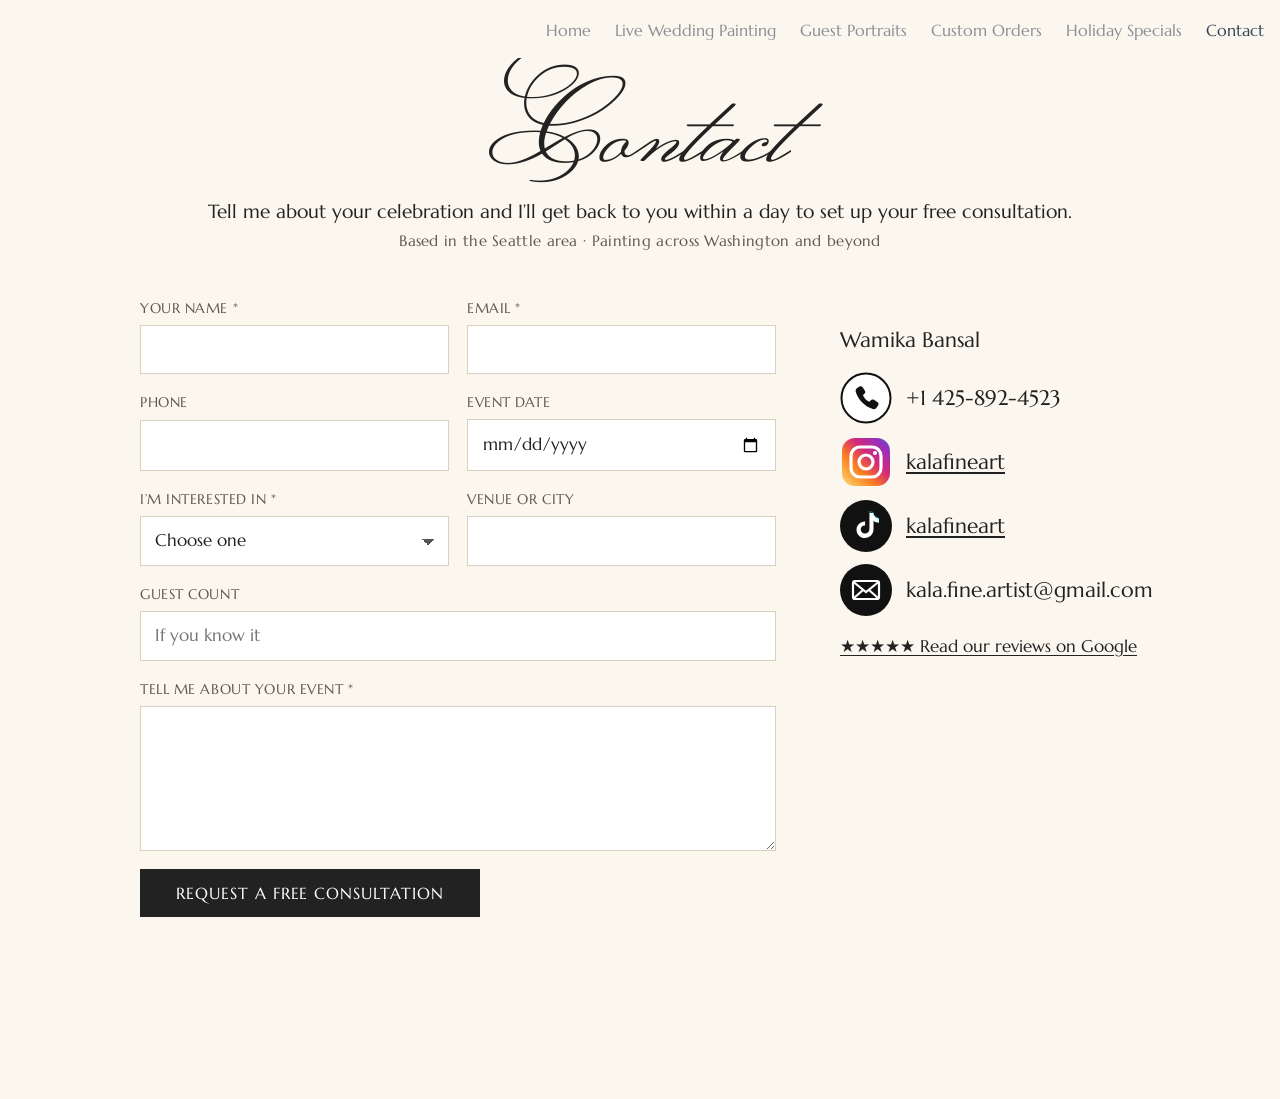
==== commit 7385853d: "Link to Google reviews from home and contact pages Co-Authored-By: Claude Opus 5.5 <noreply@anthropi" ====
--- a/contact.html
+++ b/contact.html
@@ -71,6 +71,7 @@
         <li><svg class="icon" viewBox="0 0 52 52" aria-hidden="true"><circle cx="26" cy="26" r="26" fill="#111"/><path d="M29.5 13h4c.3 3 2.3 5.3 5.5 5.6v4.1c-2 0-3.9-.6-5.5-1.7v8.6c0 4.8-3.9 8.4-8.6 8.4s-8.4-3.7-8.4-8.3 3.8-8.4 8.6-8.3v4.2c-2.4-.4-4.5 1.5-4.4 4 0 2.2 1.8 4 4.1 4 2.4 0 4.6-1.7 4.6-4.4z" fill="#fff"/><path d="M28.5 12h4c.3 3 2.3 5.3 5.5 5.6v4.1" fill="none" stroke="#25f4ee" stroke-width=".8" opacity=".7"/></svg><a href="https://www.tiktok.com/t/ZP8mBsE6P/" target="_blank" rel="noopener">kalafineart</a></li>
         <li><svg class="icon" viewBox="0 0 52 52" aria-hidden="true"><circle cx="26" cy="26" r="26" fill="#111"/><rect x="13" y="17" width="26" height="18" rx="2" fill="none" stroke="#fff" stroke-width="2.2"/><path d="M13.5 18 26 28l12.5-10M13.5 34.5l9.5-8.5M38.5 34.5 29 26" fill="none" stroke="#fff" stroke-width="2.2"/></svg><a href="mailto:kala.fine.artist@gmail.com" style="text-decoration:none">kala.fine.artist@gmail.com</a></li>
       </ul>
+      <p class="side-reviews"><a href="https://maps.app.goo.gl/PhoWwW3YnVLsdM52A" target="_blank" rel="noopener">★★★★★ Read our reviews on Google</a></p>
     </aside>
   </div>
 </section>
--- a/css/style.css
+++ b/css/style.css
@@ -247,7 +247,7 @@
 
 /* ---------- Holiday specials ---------- */
 :root { --gold: #a8894e; }
-.eyebrow { font-family: var(--bold); font-weight: 700; font-size: 13px; letter-spacing: .22em; text-transform: uppercase; color: var(--gold); margin: 0 0 6px; }
+.eyebrow { font-family: var(--bold); font-weight: 700; font-size: 13px; letter-spacing: .22em; text-transform: uppercase; color: var(--gold); margin: 0 0 18px; }
 .hol-feature { display: grid; grid-template-columns: minmax(0, 400px) minmax(0, 1fr); gap: 64px; align-items: center; max-width: 1060px; padding: 20px 0 80px; }
 .hol-reel { position: relative; }
 .hol-reel::before { content: ""; position: absolute; inset: 18px -18px -18px 18px; border: 1px solid var(--gold); z-index: 0; }
@@ -277,6 +277,16 @@
   .hol-reel { max-width: 300px; margin: 0 auto; }
   .hol-reel::before { inset: 12px -12px -12px 12px; }
   .hol-copy .script, .hol-close-inner .script { text-align: center; }
+  .hol-copy .eyebrow { text-align: center; margin-bottom: 14px; }
   .hol-gallery { grid-template-columns: repeat(2, minmax(0, 1fr)); gap: 14px; }
   .hol-close-inner img { max-width: 320px; margin: 0 auto; }
 }
+
+/* ---------- Reviews ---------- */
+.reviews-cta { text-align: center; padding: 10px 0 50px; }
+.stars { color: var(--gold); font-size: 26px; letter-spacing: .25em; margin: 0; }
+.reviews-line { font-size: 19px; margin: 6px 0 20px; }
+.btn-outline { background: transparent; color: var(--ink); border: 1px solid var(--ink); text-decoration: none; letter-spacing: .06em; }
+.btn-outline:hover { background: var(--ink); color: var(--cream); }
+.side-reviews { margin: 18px 0 0; font-size: 17px; }
+.side-reviews a { color: var(--ink); text-underline-offset: 3px; }
